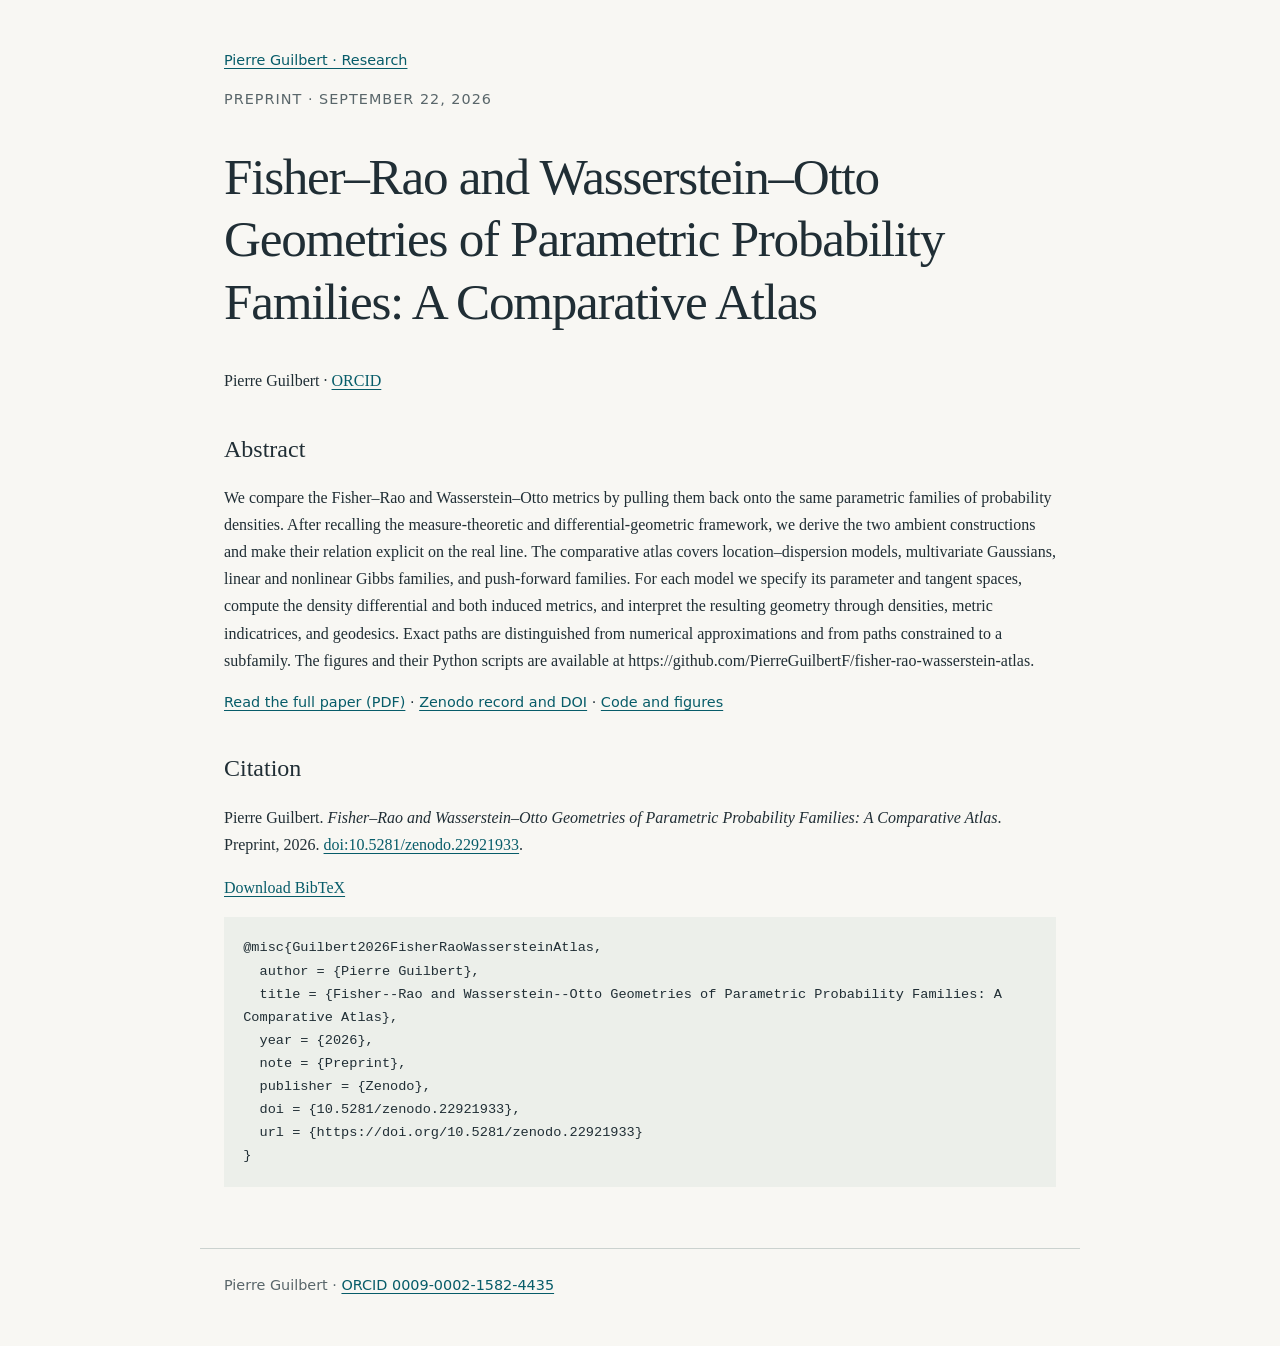
==== docs/papers/atlas/index.html @ 9aa3b432 "Add research website and Scholar publication metadata" ====
<!doctype html>
<html lang="en">
<head>
  <meta charset="utf-8">
  <meta name="viewport" content="width=device-width, initial-scale=1">
  <title>Fisher–Rao and Wasserstein–Otto Geometries of Parametric Probability Families: A Comparative Atlas</title>
  <meta name="description" content="We compare the Fisher–Rao and Wasserstein–Otto metrics by pulling them back onto the same parametric families of probability densities. After recalling the measure-theoretic and differential-geometric framework, we derive the two ambient constructions and make their relation explicit on the real line. The comparative atlas covers location–dispersion models, multivariate Gaussians, linear and nonlinear Gibbs families, and push-forward families. For each model we specify its parameter and tangent spaces, compute the density differential and both induced metrics, and interpret the resulting geometry through densities, metric indicatrices, and geodesics. Exact paths are distinguished from numerical approximations and from paths constrained to a subfamily. The figures and their Python scripts are available at https://github.com/PierreGuilbertF/fisher-rao-wasserstein-atlas.">
  <link rel="canonical" href="https://pierreguilbertf.github.io/fisher-rao-wasserstein-atlas/papers/atlas/">
  <link rel="stylesheet" href="../../style.css">
  <meta name="citation_title" content="Fisher–Rao and Wasserstein–Otto Geometries of Parametric Probability Families: A Comparative Atlas">
  <meta name="citation_author" content="Pierre Guilbert">
  <meta name="citation_publication_date" content="2026/09/22">
  <meta name="citation_pdf_url" content="https://pierreguilbertf.github.io/fisher-rao-wasserstein-atlas/papers/atlas/paper.pdf">
  <meta name="citation_doi" content="10.5281/zenodo.22921933">
</head>
<body>
<main>
<nav aria-label="Breadcrumb"><a href="../../">Pierre Guilbert · Research</a></nav>
<p class="eyebrow">Preprint · September 22, 2026</p>
<h1>Fisher–Rao and Wasserstein–Otto Geometries of Parametric Probability Families: A Comparative Atlas</h1>
<p>Pierre Guilbert · <a href="https://orcid.org/0009-0002-1582-4435">ORCID</a></p>
<h2>Abstract</h2>
<p>We compare the Fisher–Rao and Wasserstein–Otto metrics by pulling them back onto the same parametric families of probability densities. After recalling the measure-theoretic and differential-geometric framework, we derive the two ambient constructions and make their relation explicit on the real line. The comparative atlas covers location–dispersion models, multivariate Gaussians, linear and nonlinear Gibbs families, and push-forward families. For each model we specify its parameter and tangent spaces, compute the density differential and both induced metrics, and interpret the resulting geometry through densities, metric indicatrices, and geodesics. Exact paths are distinguished from numerical approximations and from paths constrained to a subfamily. The figures and their Python scripts are available at https://github.com/PierreGuilbertF/fisher-rao-wasserstein-atlas.</p>
<p class="actions"><a href="paper.pdf">Read the full paper (PDF)</a> · <a href="https://doi.org/10.5281/zenodo.22921933">Zenodo record and DOI</a> · <a href="https://github.com/PierreGuilbertF/fisher-rao-wasserstein-atlas">Code and figures</a></p>
<h2>Citation</h2>
<p>Pierre Guilbert. <cite>Fisher–Rao and Wasserstein–Otto Geometries of Parametric Probability Families: A Comparative Atlas</cite>. Preprint, 2026. <a href="https://doi.org/10.5281/zenodo.22921933">doi:10.5281/zenodo.22921933</a>.</p>
<p><a href="citation.bib" download>Download BibTeX</a></p>
<pre><code>@misc{Guilbert2026FisherRaoWassersteinAtlas,
  author = {Pierre Guilbert},
  title = {Fisher--Rao and Wasserstein--Otto Geometries of Parametric Probability Families: A Comparative Atlas},
  year = {2026},
  note = {Preprint},
  publisher = {Zenodo},
  doi = {10.5281/zenodo.22921933},
  url = {https://doi.org/10.5281/zenodo.22921933}
}
</code></pre>
</main>
<footer>Pierre Guilbert · <a href="https://orcid.org/0009-0002-1582-4435">ORCID 0009-0002-1582-4435</a></footer>
</body>
</html>
---- docs/style.css ----
* { box-sizing: border-box; }
html { color-scheme: light; background: #f8f7f3; color: #202e35; font-family: Georgia, "Times New Roman", serif; line-height: 1.7; }
body { margin: 0; }
main, footer { max-width: 880px; margin: auto; padding: 3rem 1.5rem; }
main { min-height: 75vh; }
h1, h2, h3 { line-height: 1.22; font-weight: 500; }
h1 { font-size: clamp(2rem, 5vw, 3.2rem); letter-spacing: -.025em; }
h2 { margin-top: 2.5rem; font-size: 1.5rem; }
h3 { font-size: 1.5rem; margin: .6rem 0; }
a { color: #075c69; text-underline-offset: .2em; }
a:hover { color: #133940; }
a:focus-visible { outline: 3px solid #b16a25; outline-offset: 4px; }
.eyebrow, nav, footer, .actions { font-family: system-ui, sans-serif; font-size: .9rem; }
.eyebrow { color: #59666a; letter-spacing: .07em; text-transform: uppercase; }
.intro { font-size: 1.3rem; max-width: 36em; }
article { border-top: 1px solid #cbd2cf; padding-top: 1rem; }
pre { white-space: pre-wrap; overflow-wrap: anywhere; background: #ecefea; padding: 1.2rem; font-size: .85rem; }
footer { border-top: 1px solid #cbd2cf; color: #59666a; padding-top: 1.5rem; }
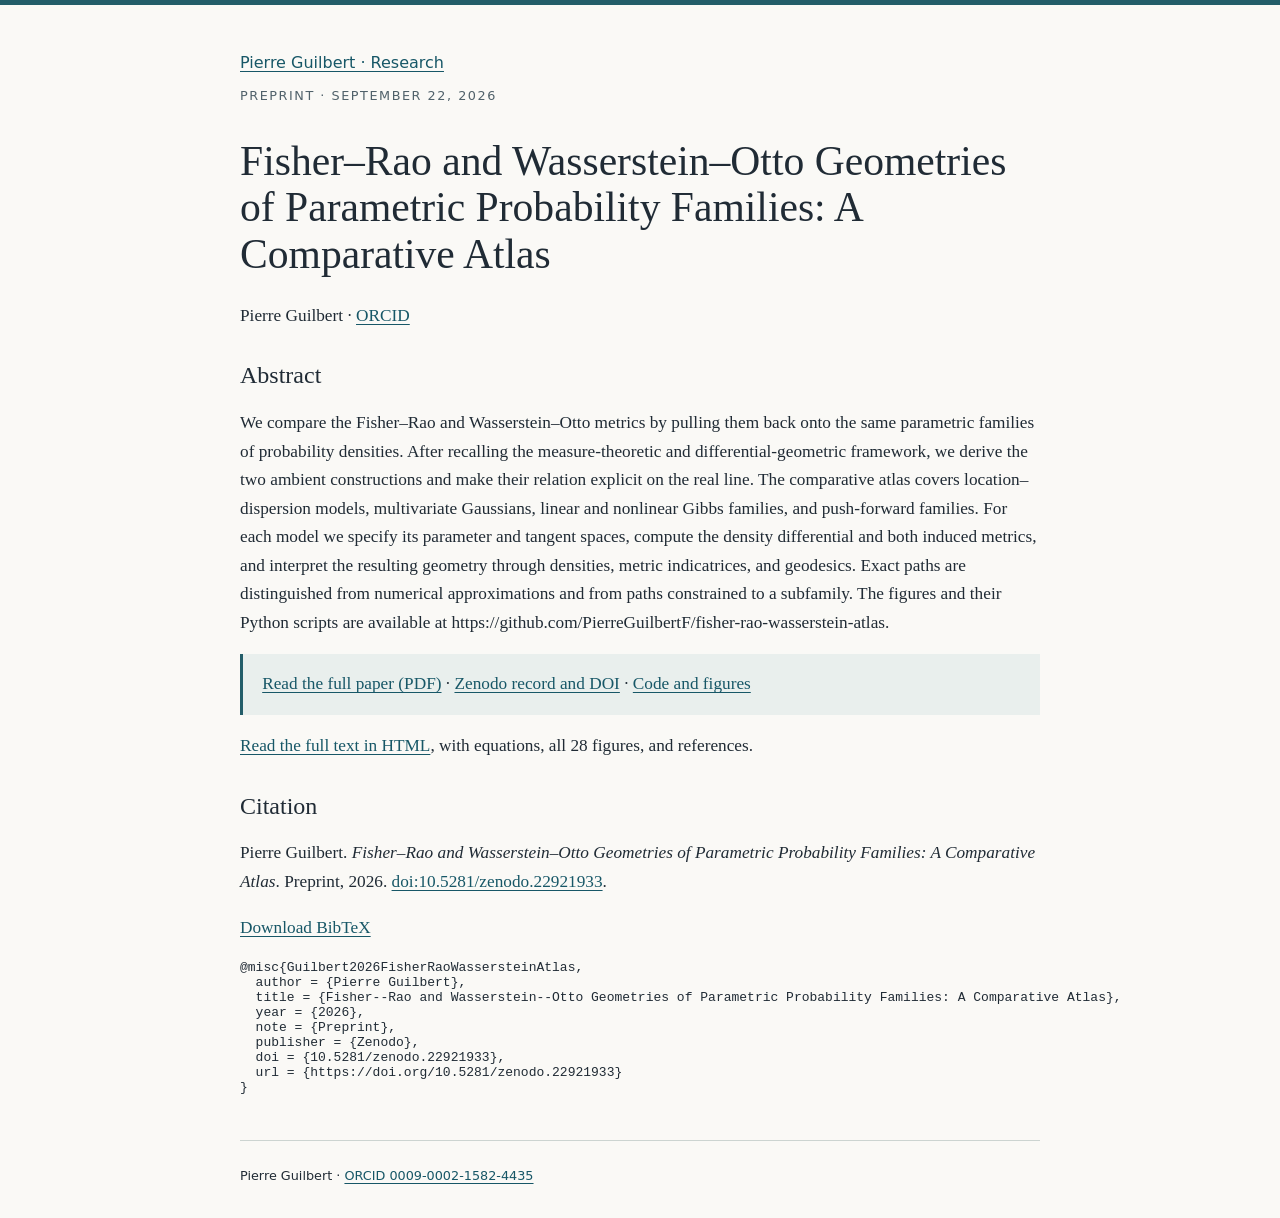
==== commit 499ef816: "Add full HTML paper with equations and figures" ====
--- a/docs/papers/atlas/index.html
+++ b/docs/papers/atlas/index.html
@@ -14,14 +14,16 @@
   <meta name="citation_doi" content="10.5281/zenodo.22921933">
 </head>
 <body>
-<main>
+<a class="skip" href="#main">Skip to content</a>
+<main id="main">
 <nav aria-label="Breadcrumb"><a href="../../">Pierre Guilbert · Research</a></nav>
 <p class="eyebrow">Preprint · September 22, 2026</p>
-<h1>Fisher–Rao and Wasserstein–Otto Geometries of Parametric Probability Families: A Comparative Atlas</h1>
+<h1 class="paper-title">Fisher–Rao and Wasserstein–Otto Geometries of Parametric Probability Families: A Comparative Atlas</h1>
 <p>Pierre Guilbert · <a href="https://orcid.org/0009-0002-1582-4435">ORCID</a></p>
 <h2>Abstract</h2>
 <p>We compare the Fisher–Rao and Wasserstein–Otto metrics by pulling them back onto the same parametric families of probability densities. After recalling the measure-theoretic and differential-geometric framework, we derive the two ambient constructions and make their relation explicit on the real line. The comparative atlas covers location–dispersion models, multivariate Gaussians, linear and nonlinear Gibbs families, and push-forward families. For each model we specify its parameter and tangent spaces, compute the density differential and both induced metrics, and interpret the resulting geometry through densities, metric indicatrices, and geodesics. Exact paths are distinguished from numerical approximations and from paths constrained to a subfamily. The figures and their Python scripts are available at https://github.com/PierreGuilbertF/fisher-rao-wasserstein-atlas.</p>
-<p class="actions"><a href="paper.pdf">Read the full paper (PDF)</a> · <a href="https://doi.org/10.5281/zenodo.22921933">Zenodo record and DOI</a> · <a href="https://github.com/PierreGuilbertF/fisher-rao-wasserstein-atlas">Code and figures</a></p>
+<p class="downloads"><a href="paper.pdf">Read the full paper (PDF)</a> · <a href="https://doi.org/10.5281/zenodo.22921933">Zenodo record and DOI</a> · <a href="https://github.com/PierreGuilbertF/fisher-rao-wasserstein-atlas">Code and figures</a></p>
+<p><a href="full-text.html">Read the full text in HTML</a>, with equations, all 28 figures, and references.</p>
 <h2>Citation</h2>
 <p>Pierre Guilbert. <cite>Fisher–Rao and Wasserstein–Otto Geometries of Parametric Probability Families: A Comparative Atlas</cite>. Preprint, 2026. <a href="https://doi.org/10.5281/zenodo.22921933">doi:10.5281/zenodo.22921933</a>.</p>
 <p><a href="citation.bib" download>Download BibTeX</a></p>
--- a/docs/style.css
+++ b/docs/style.css
@@ -1,18 +1,31 @@
+:root { color-scheme: light; font-family: Georgia, 'Times New Roman', serif; color: #202b35; background: #faf9f6; }
 * { box-sizing: border-box; }
-html { color-scheme: light; background: #f8f7f3; color: #202e35; font-family: Georgia, "Times New Roman", serif; line-height: 1.7; }
-body { margin: 0; }
-main, footer { max-width: 880px; margin: auto; padding: 3rem 1.5rem; }
-main { min-height: 75vh; }
-h1, h2, h3 { line-height: 1.22; font-weight: 500; }
-h1 { font-size: clamp(2rem, 5vw, 3.2rem); letter-spacing: -.025em; }
-h2 { margin-top: 2.5rem; font-size: 1.5rem; }
-h3 { font-size: 1.5rem; margin: .6rem 0; }
-a { color: #075c69; text-underline-offset: .2em; }
-a:hover { color: #133940; }
-a:focus-visible { outline: 3px solid #b16a25; outline-offset: 4px; }
-.eyebrow, nav, footer, .actions { font-family: system-ui, sans-serif; font-size: .9rem; }
-.eyebrow { color: #59666a; letter-spacing: .07em; text-transform: uppercase; }
-.intro { font-size: 1.3rem; max-width: 36em; }
-article { border-top: 1px solid #cbd2cf; padding-top: 1rem; }
-pre { white-space: pre-wrap; overflow-wrap: anywhere; background: #ecefea; padding: 1.2rem; font-size: .85rem; }
-footer { border-top: 1px solid #cbd2cf; color: #59666a; padding-top: 1.5rem; }
+body { margin: 0; border-top: 5px solid #235d69; }
+main, footer { width: min(100% - 2.5rem, 800px); margin-inline: auto; }
+main { padding: 3rem 0 2rem; }
+h1 { font-weight: 500; font-size: clamp(2.2rem, 5vw, 3.5rem); line-height: 1.12; margin: .5rem 0 1.5rem; }
+h1.paper-title { font-size: clamp(1.8rem, 4vw, 2.6rem); margin-top: 2rem; }
+h2 { font-weight: 500; font-size: 1.5rem; margin-top: 2rem; }
+h3 { font-weight: 500; font-size: 1.45rem; line-height: 1.35; margin: .6rem 0; }
+p { font-size: 1.08rem; line-height: 1.65; }
+a { color: #175767; text-underline-offset: .2em; }
+a:hover { color: #963d22; }
+a:focus-visible { outline: 3px solid #963d22; outline-offset: 4px; }
+.eyebrow, .byline, nav, footer { font-family: system-ui, sans-serif; }
+.eyebrow { text-transform: uppercase; letter-spacing: .12em; font-size: .8rem; color: #50616a; }
+.byline { font-size: .9rem; color: #50616a; }
+.intro { font-size: 1.35rem; max-width: 650px; }
+.downloads { padding: 1rem 1.2rem; background: #e9efed; border-left: 3px solid #235d69; }
+footer { border-top: 1px solid #ccd4d1; padding: 1.5rem 0 2rem; font-size: .8rem; line-height: 1.7; }
+.skip { position: absolute; top: -100px; background: white; padding: .7rem; }
+.skip:focus { top: .5rem; }
+@media (max-width: 540px) { main { padding-top: 1.8rem; } }
+@media print { body { background: white; border: 0; } main { width: 100%; padding: 0; } footer, .skip { display: none; } }
+.full-text { width: min(100% - 2.5rem, 960px); }
+.full-text img { max-width: 100%; height: auto; }
+.full-text figure { margin: 2rem 0; }
+.full-text figcaption { font-size: .95rem; line-height: 1.6; color: #45545b; }
+.full-text math[display="block"] { display: block; overflow-x: auto; padding: .8rem 0; }
+.full-text table { display: block; overflow-x: auto; border-collapse: collapse; max-width: 100%; }
+.full-text td, .full-text th { padding: .5rem; }
+.full-text h2, .full-text h3, .full-text h4 { scroll-margin-top: 1rem; }
